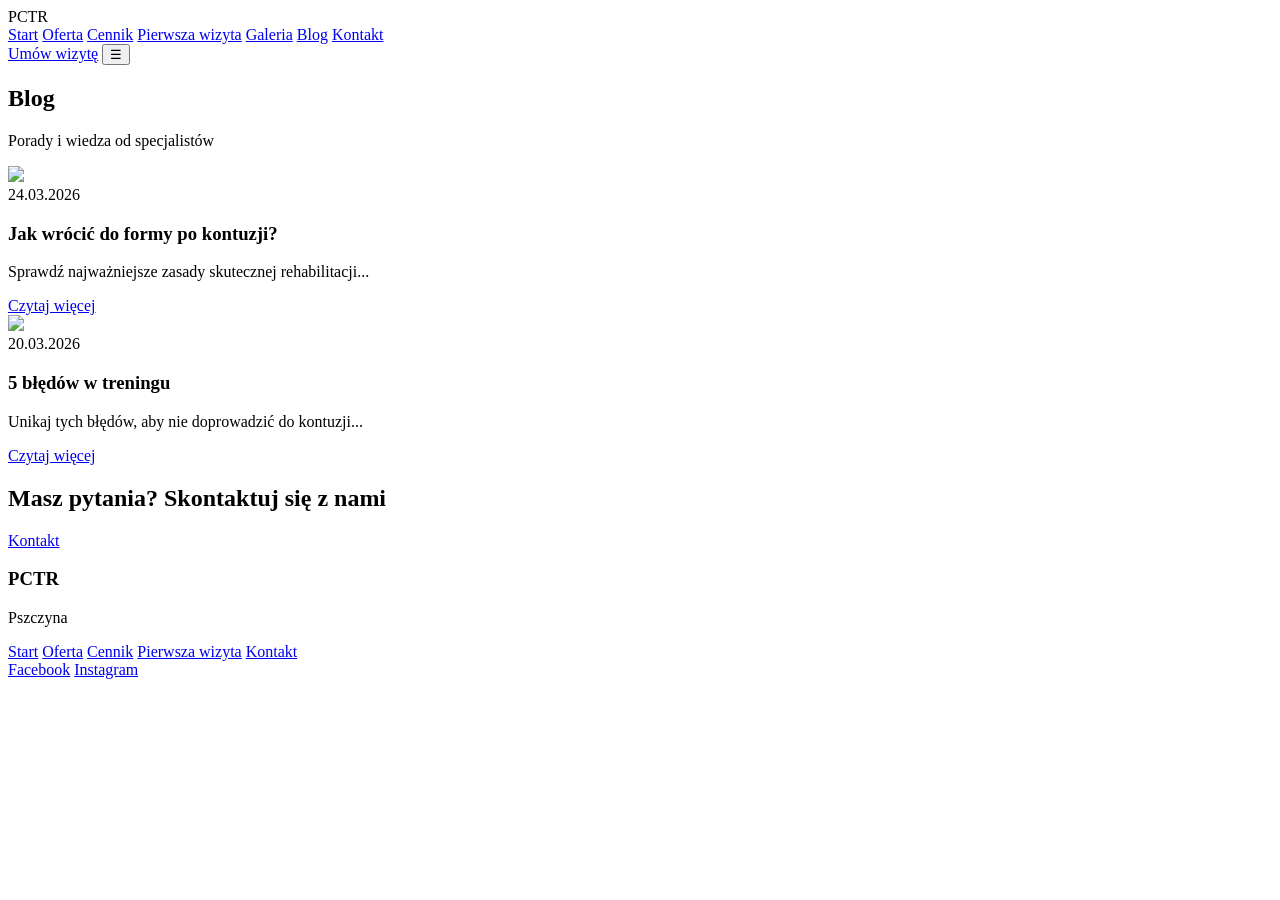
==== blog.html @ 70eb5795 "Add files via upload" ====
<!DOCTYPE html>
<html lang="pl">
<head>
  <meta charset="UTF-8">
  <meta name="viewport" content="width=device-width, initial-scale=1.0">

  <!-- SEO -->
  <title>Blog | PCTR</title>
  <meta name="description" content="Porady dotyczące rehabilitacji, treningu i zdrowia.">

  <!-- OG -->
  <meta property="og:title" content="Blog - PCTR">
  <meta property="og:description" content="Artykuły o zdrowiu i sprawności.">

  <link rel="stylesheet" href="css/style.css">
  <script defer src="js/script.js"></script>
</head>

<body>

<!-- HEADER -->
<header class="header">
  <div class="container nav">

    <div class="logo">PCTR</div>

    <nav class="nav-links">
      <a href="index.html">Start</a>
      <a href="oferta.html">Oferta</a>
      <a href="cennik.html">Cennik</a>
      <a href="przed-wizyta.html">Pierwsza wizyta</a>
      <a href="galeria.html">Galeria</a>
      <a href="blog.html">Blog</a>
      <a href="kontakt.html">Kontakt</a>
    </nav>

    <a href="kontakt.html" class="btn-primary desktop-cta">Umów wizytę</a>
    <button class="menu-toggle">☰</button>
  </div>
</header>

<!-- HERO -->
<section class="subhero">
  <div class="container">
    <h1>Blog</h1>
    <p>Porady i wiedza od specjalistów</p>
  </div>
</section>

<!-- BLOG LIST -->
<section class="section container">

  <div class="blog-grid">

    <article class="blog-card">
      <img src="https://picsum.photos/400/250?1" loading="lazy">
      <div class="blog-content">
        <span class="date">24.03.2026</span>
        <h3>Jak wrócić do formy po kontuzji?</h3>
        <p>Sprawdź najważniejsze zasady skutecznej rehabilitacji...</p>
        <a href="post.html" class="btn-secondary">Czytaj więcej</a>
      </div>
    </article>

    <article class="blog-card">
      <img src="https://picsum.photos/400/250?2" loading="lazy">
      <div class="blog-content">
        <span class="date">20.03.2026</span>
        <h3>5 błędów w treningu</h3>
        <p>Unikaj tych błędów, aby nie doprowadzić do kontuzji...</p>
        <a href="post.html" class="btn-secondary">Czytaj więcej</a>
      </div>
    </article>

  </div>

</section>

<!-- CTA -->
<section class="cta">
  <h2>Masz pytania? Skontaktuj się z nami</h2>
  <a href="kontakt.html" class="btn-primary">Kontakt</a>
</section>

<!-- FOOTER -->
<footer class="footer">
  <div class="container footer-content">
    <div>
      <h3>PCTR</h3>
      <p>Pszczyna</p>
    </div>

    <div>
      <a href="index.html">Start</a>
      <a href="oferta.html">Oferta</a>
      <a href="cennik.html">Cennik</a>
      <a href="przed-wizyta.html">Pierwsza wizyta</a>
      <a href="kontakt.html">Kontakt</a>
    </div>

    <div>
      <a href="#">Facebook</a>
      <a href="#">Instagram</a>
    </div>
  </div>
</footer>

</body>
</html>
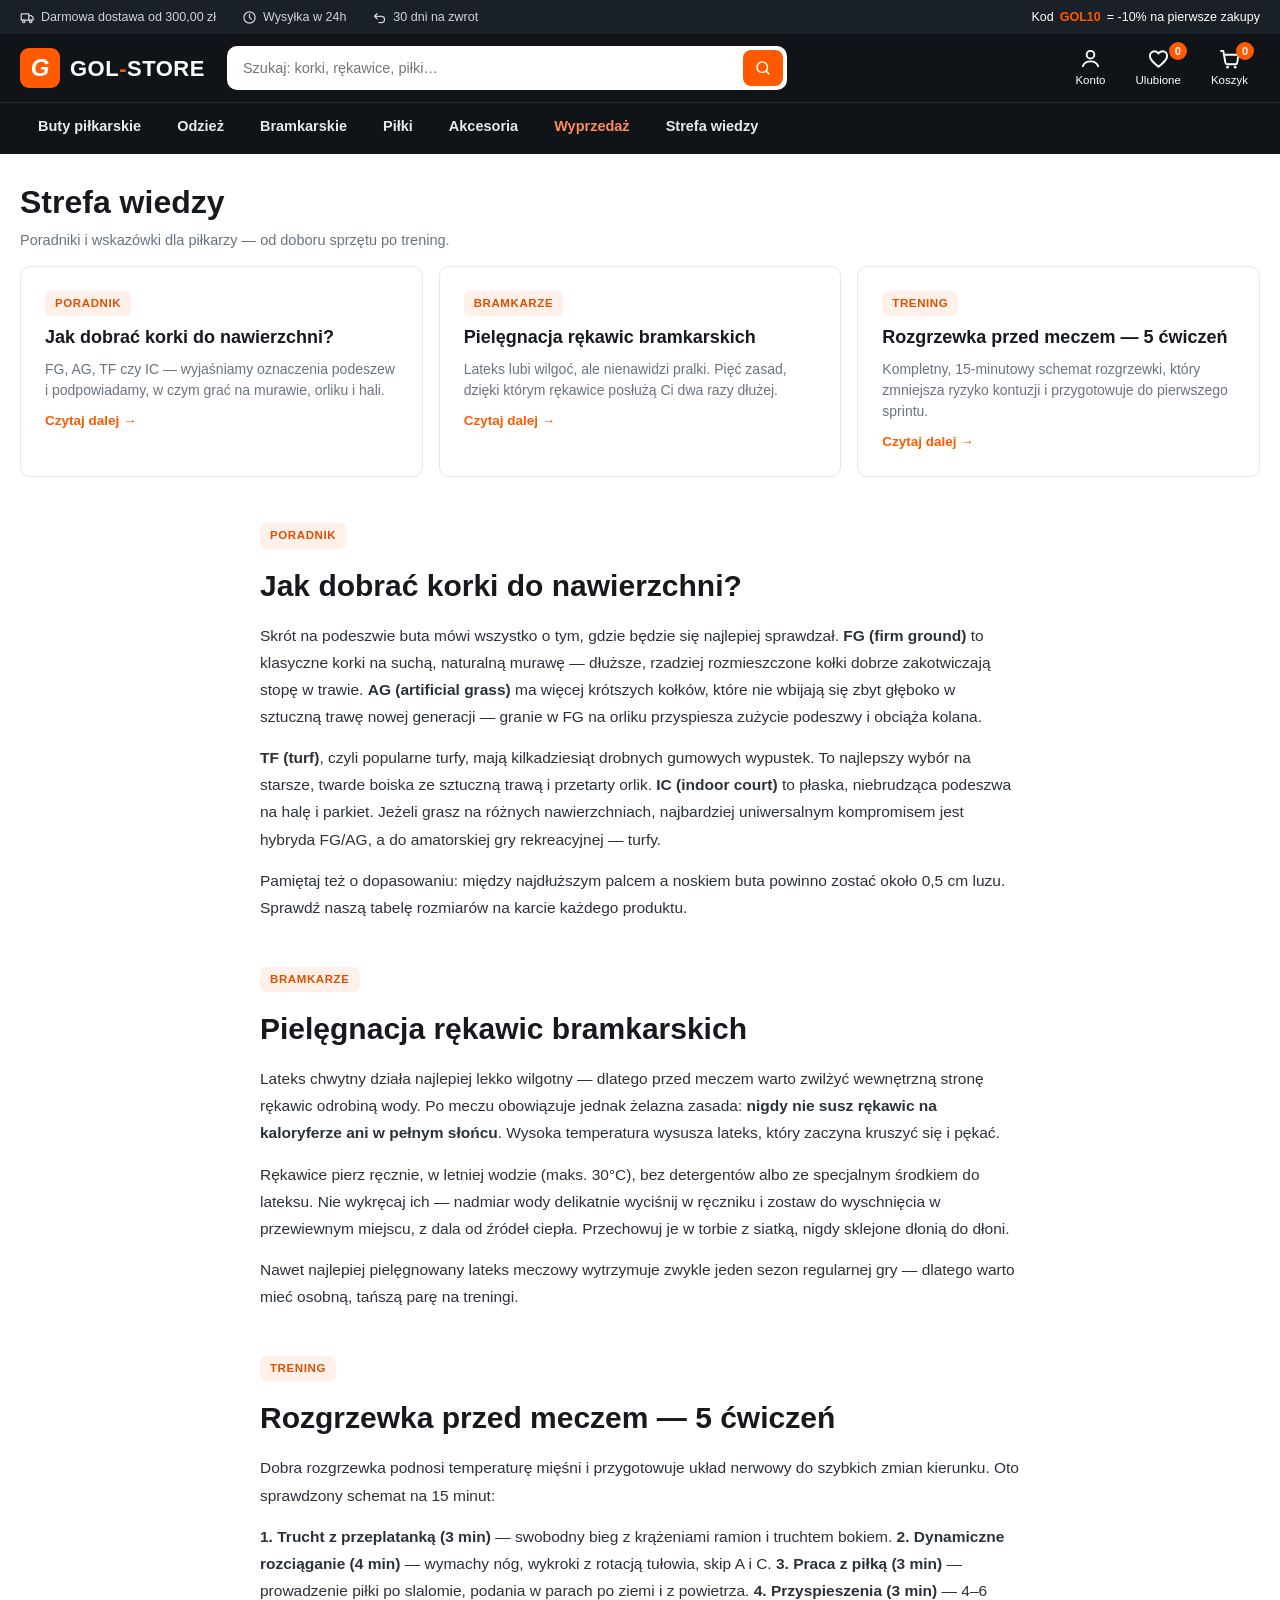
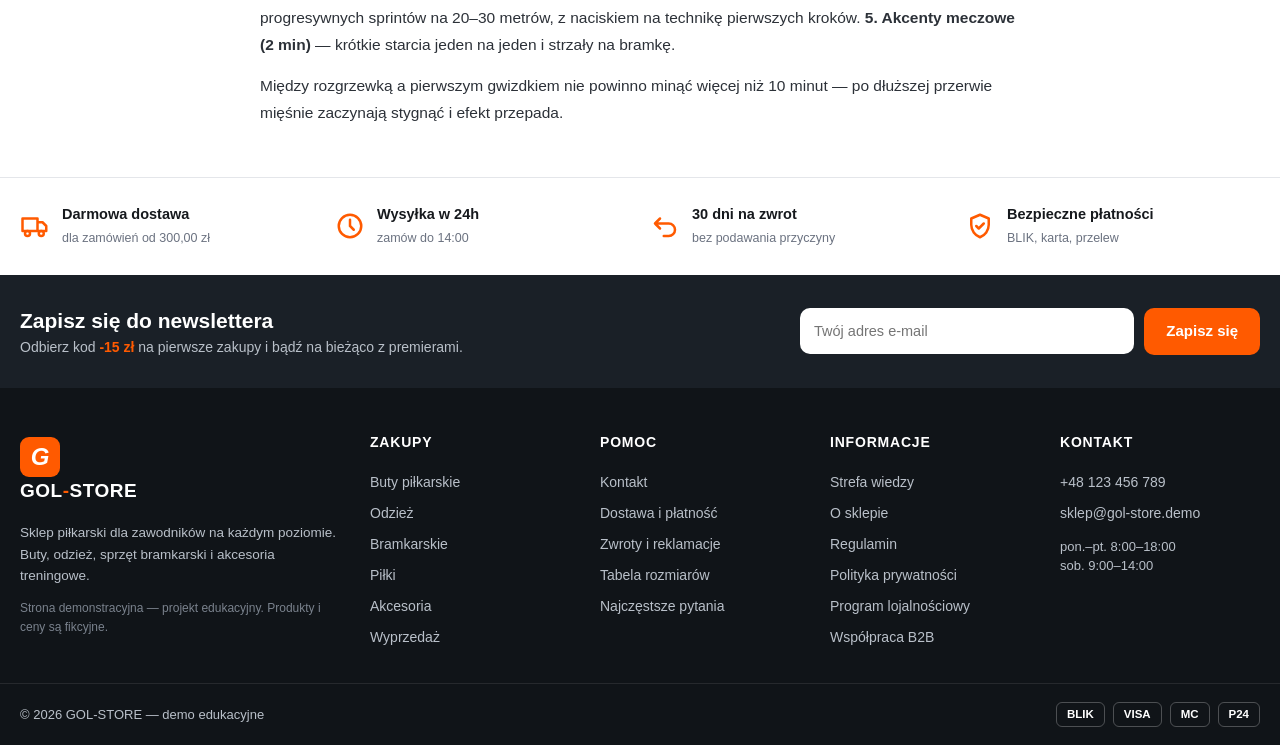
==== commit 133fba9d: "Napraw dodawanie do koszyka i uzupełnij funkcje sklepu Poprawki zgłoszonego problemu z dodawaniem pr" ====
--- a/blog.html
+++ b/blog.html
@@ -1,109 +1,94 @@
-<!DOCTYPE html>
-<html lang="pl">
-<head>
-  <meta charset="UTF-8">
-  <meta name="viewport" content="width=device-width, initial-scale=1.0">
-
-  <!-- SEO -->
-  <title>Blog | PCTR</title>
-  <meta name="description" content="Porady dotyczące rehabilitacji, treningu i zdrowia.">
-
-  <!-- OG -->
-  <meta property="og:title" content="Blog - PCTR">
-  <meta property="og:description" content="Artykuły o zdrowiu i sprawności.">
-
-  <link rel="stylesheet" href="css/style.css">
-  <script defer src="js/script.js"></script>
-</head>
-
-<body>
-
-<!-- HEADER -->
-<header class="header">
-  <div class="container nav">
-
-    <div class="logo">PCTR</div>
-
-    <nav class="nav-links">
-      <a href="index.html">Start</a>
-      <a href="oferta.html">Oferta</a>
-      <a href="cennik.html">Cennik</a>
-      <a href="przed-wizyta.html">Pierwsza wizyta</a>
-      <a href="galeria.html">Galeria</a>
-      <a href="blog.html">Blog</a>
-      <a href="kontakt.html">Kontakt</a>
-    </nav>
-
-    <a href="kontakt.html" class="btn-primary desktop-cta">Umów wizytę</a>
-    <button class="menu-toggle">☰</button>
-  </div>
-</header>
-
-<!-- HERO -->
-<section class="subhero">
-  <div class="container">
-    <h1>Blog</h1>
-    <p>Porady i wiedza od specjalistów</p>
-  </div>
-</section>
-
-<!-- BLOG LIST -->
-<section class="section container">
-
-  <div class="blog-grid">
-
-    <article class="blog-card">
-      <img src="https://picsum.photos/400/250?1" loading="lazy">
-      <div class="blog-content">
-        <span class="date">24.03.2026</span>
-        <h3>Jak wrócić do formy po kontuzji?</h3>
-        <p>Sprawdź najważniejsze zasady skutecznej rehabilitacji...</p>
-        <a href="post.html" class="btn-secondary">Czytaj więcej</a>
-      </div>
-    </article>
-
-    <article class="blog-card">
-      <img src="https://picsum.photos/400/250?2" loading="lazy">
-      <div class="blog-content">
-        <span class="date">20.03.2026</span>
-        <h3>5 błędów w treningu</h3>
-        <p>Unikaj tych błędów, aby nie doprowadzić do kontuzji...</p>
-        <a href="post.html" class="btn-secondary">Czytaj więcej</a>
-      </div>
-    </article>
-
-  </div>
-
-</section>
-
-<!-- CTA -->
-<section class="cta">
-  <h2>Masz pytania? Skontaktuj się z nami</h2>
-  <a href="kontakt.html" class="btn-primary">Kontakt</a>
-</section>
-
-<!-- FOOTER -->
-<footer class="footer">
-  <div class="container footer-content">
-    <div>
-      <h3>PCTR</h3>
-      <p>Pszczyna</p>
-    </div>
-
-    <div>
-      <a href="index.html">Start</a>
-      <a href="oferta.html">Oferta</a>
-      <a href="cennik.html">Cennik</a>
-      <a href="przed-wizyta.html">Pierwsza wizyta</a>
-      <a href="kontakt.html">Kontakt</a>
-    </div>
-
-    <div>
-      <a href="#">Facebook</a>
-      <a href="#">Instagram</a>
-    </div>
-  </div>
-</footer>
-
-</body>
-</html>+<!DOCTYPE html>
+<html lang="pl">
+<head>
+  <meta charset="UTF-8">
+  <meta name="viewport" content="width=device-width, initial-scale=1.0">
+  <title>Strefa wiedzy | GOL-STORE</title>
+  <link rel="icon" href="data:image/svg+xml,%3Csvg xmlns='http://www.w3.org/2000/svg' viewBox='0 0 100 100'%3E%3Crect width='100' height='100' rx='20' fill='%23ff5a00'/%3E%3Ctext x='50' y='72' font-size='62' font-weight='bold' font-style='italic' text-anchor='middle' fill='white' font-family='Arial'%3EG%3C/text%3E%3C/svg%3E">
+  <link rel="stylesheet" href="css/style.css">
+</head>
+<body>
+  <div id="site-header"></div>
+
+  <main class="container">
+    <div class="page-title">
+      <h1>Strefa wiedzy</h1>
+      <p>Poradniki i wskazówki dla piłkarzy — od doboru sprzętu po trening.</p>
+    </div>
+
+    <div class="blog-grid">
+      <a class="blog-card" href="#art-korki">
+        <span class="blog-tag">Poradnik</span>
+        <h3>Jak dobrać korki do nawierzchni?</h3>
+        <p>FG, AG, TF czy IC — wyjaśniamy oznaczenia podeszew i podpowiadamy, w czym grać na murawie, orliku i hali.</p>
+        <span class="blog-more">Czytaj dalej →</span>
+      </a>
+      <a class="blog-card" href="#art-rekawice">
+        <span class="blog-tag">Bramkarze</span>
+        <h3>Pielęgnacja rękawic bramkarskich</h3>
+        <p>Lateks lubi wilgoć, ale nienawidzi pralki. Pięć zasad, dzięki którym rękawice posłużą Ci dwa razy dłużej.</p>
+        <span class="blog-more">Czytaj dalej →</span>
+      </a>
+      <a class="blog-card" href="#art-rozgrzewka">
+        <span class="blog-tag">Trening</span>
+        <h3>Rozgrzewka przed meczem — 5 ćwiczeń</h3>
+        <p>Kompletny, 15-minutowy schemat rozgrzewki, który zmniejsza ryzyko kontuzji i przygotowuje do pierwszego sprintu.</p>
+        <span class="blog-more">Czytaj dalej →</span>
+      </a>
+    </div>
+
+    <article class="article" id="art-korki">
+      <span class="blog-tag">Poradnik</span>
+      <h2>Jak dobrać korki do nawierzchni?</h2>
+      <p>Skrót na podeszwie buta mówi wszystko o tym, gdzie będzie się najlepiej sprawdzał.
+      <b>FG (firm ground)</b> to klasyczne korki na suchą, naturalną murawę — dłuższe, rzadziej
+      rozmieszczone kołki dobrze zakotwiczają stopę w trawie. <b>AG (artificial grass)</b> ma
+      więcej krótszych kołków, które nie wbijają się zbyt głęboko w sztuczną trawę nowej
+      generacji — granie w FG na orliku przyspiesza zużycie podeszwy i obciąża kolana.</p>
+      <p><b>TF (turf)</b>, czyli popularne turfy, mają kilkadziesiąt drobnych gumowych wypustek.
+      To najlepszy wybór na starsze, twarde boiska ze sztuczną trawą i przetarty orlik.
+      <b>IC (indoor court)</b> to płaska, niebrudząca podeszwa na halę i parkiet. Jeżeli grasz
+      na różnych nawierzchniach, najbardziej uniwersalnym kompromisem jest hybryda FG/AG,
+      a do amatorskiej gry rekreacyjnej — turfy.</p>
+      <p>Pamiętaj też o dopasowaniu: między najdłuższym palcem a noskiem buta powinno zostać
+      około 0,5 cm luzu. Sprawdź naszą tabelę rozmiarów na karcie każdego produktu.</p>
+    </article>
+
+    <article class="article" id="art-rekawice">
+      <span class="blog-tag">Bramkarze</span>
+      <h2>Pielęgnacja rękawic bramkarskich</h2>
+      <p>Lateks chwytny działa najlepiej lekko wilgotny — dlatego przed meczem warto zwilżyć
+      wewnętrzną stronę rękawic odrobiną wody. Po meczu obowiązuje jednak żelazna zasada:
+      <b>nigdy nie susz rękawic na kaloryferze ani w pełnym słońcu</b>. Wysoka temperatura
+      wysusza lateks, który zaczyna kruszyć się i pękać.</p>
+      <p>Rękawice pierz ręcznie, w letniej wodzie (maks. 30°C), bez detergentów albo ze
+      specjalnym środkiem do lateksu. Nie wykręcaj ich — nadmiar wody delikatnie wyciśnij
+      w ręczniku i zostaw do wyschnięcia w przewiewnym miejscu, z dala od źródeł ciepła.
+      Przechowuj je w torbie z siatką, nigdy sklejone dłonią do dłoni.</p>
+      <p>Nawet najlepiej pielęgnowany lateks meczowy wytrzymuje zwykle jeden sezon regularnej
+      gry — dlatego warto mieć osobną, tańszą parę na treningi.</p>
+    </article>
+
+    <article class="article" id="art-rozgrzewka">
+      <span class="blog-tag">Trening</span>
+      <h2>Rozgrzewka przed meczem — 5 ćwiczeń</h2>
+      <p>Dobra rozgrzewka podnosi temperaturę mięśni i przygotowuje układ nerwowy do szybkich
+      zmian kierunku. Oto sprawdzony schemat na 15 minut:</p>
+      <p><b>1. Trucht z przeplatanką (3 min)</b> — swobodny bieg z krążeniami ramion i truchtem
+      bokiem. <b>2. Dynamiczne rozciąganie (4 min)</b> — wymachy nóg, wykroki z rotacją tułowia,
+      skip A i C. <b>3. Praca z piłką (3 min)</b> — prowadzenie piłki po slalomie, podania
+      w parach po ziemi i z powietrza. <b>4. Przyspieszenia (3 min)</b> — 4–6 progresywnych
+      sprintów na 20–30 metrów, z naciskiem na technikę pierwszych kroków. <b>5. Akcenty
+      meczowe (2 min)</b> — krótkie starcia jeden na jeden i strzały na bramkę.</p>
+      <p>Między rozgrzewką a pierwszym gwizdkiem nie powinno minąć więcej niż 10 minut —
+      po dłuższej przerwie mięśnie zaczynają stygnąć i efekt przepada.</p>
+    </article>
+  </main>
+
+  <div id="site-footer"></div>
+
+  <script src="js/data.js"></script>
+  <script src="js/images.js"></script>
+  <script src="js/common.js"></script>
+</body>
+</html>
--- a/css/style.css
+++ b/css/style.css
@@ -0,0 +1,707 @@
+/* ============================================================
+   GOL-STORE — style główne
+   ============================================================ */
+:root {
+  --c-dark: #101418;
+  --c-dark-2: #1a2027;
+  --c-accent: #ff5a00;
+  --c-accent-dark: #e04e00;
+  --c-green: #0a8f3c;
+  --c-red: #e01a3c;
+  --c-bg: #ffffff;
+  --c-bg-soft: #f4f5f7;
+  --c-border: #e4e6ea;
+  --c-text: #16191d;
+  --c-text-soft: #6b7280;
+  --radius: 10px;
+  --shadow: 0 8px 30px rgba(10, 15, 20, .12);
+  --header-h: 68px;
+}
+
+* { margin: 0; padding: 0; box-sizing: border-box; }
+html { scroll-behavior: smooth; }
+body {
+  font-family: "Segoe UI", Roboto, "Helvetica Neue", Arial, sans-serif;
+  color: var(--c-text);
+  background: var(--c-bg);
+  line-height: 1.5;
+}
+body.no-scroll { overflow: hidden; }
+img, svg { display: block; max-width: 100%; }
+a { color: inherit; text-decoration: none; }
+button { font: inherit; cursor: pointer; border: 0; background: none; color: inherit; }
+input, select { font: inherit; }
+.container { max-width: 1320px; margin: 0 auto; padding: 0 20px; }
+
+/* ---------- przyciski ---------- */
+.btn {
+  display: inline-flex; align-items: center; justify-content: center; gap: 8px;
+  padding: 12px 22px; border-radius: var(--radius);
+  font-weight: 700; font-size: 15px; transition: .18s;
+  background: var(--c-bg-soft); color: var(--c-text);
+}
+.btn:hover { filter: brightness(.96); }
+.btn-primary { background: var(--c-accent); color: #fff; }
+.btn-primary:hover { background: var(--c-accent-dark); filter: none; }
+.btn-dark { background: var(--c-dark); color: #fff; }
+.btn-dark:hover { background: #000; filter: none; }
+.btn-block { width: 100%; }
+.btn-sm { padding: 8px 16px; font-size: 13px; }
+.btn:disabled { opacity: .5; cursor: not-allowed; }
+.btn svg { width: 20px; height: 20px; flex-shrink: 0; }
+.icon-btn { display: inline-flex; padding: 8px; border-radius: 8px; }
+.icon-btn:hover { background: rgba(0,0,0,.06); }
+.icon-btn svg { width: 22px; height: 22px; }
+
+/* ---------- topbar ---------- */
+.topbar { background: var(--c-dark-2); color: #cfd4da; font-size: 12.5px; }
+.topbar-inner { display: flex; gap: 26px; align-items: center; height: 34px; overflow: hidden; }
+.topbar-inner span { display: inline-flex; align-items: center; gap: 6px; white-space: nowrap; }
+.topbar-inner svg { width: 15px; height: 15px; }
+.topbar-code { margin-left: auto; color: #fff; }
+.topbar-code b { color: var(--c-accent); }
+
+/* ---------- header ---------- */
+.header { background: var(--c-dark); color: #fff; position: sticky; top: 0; z-index: 90; }
+.header-inner { display: flex; align-items: center; gap: 22px; height: var(--header-h); }
+.mobile-menu-btn { display: none; }
+
+.logo { display: flex; align-items: center; gap: 10px; flex-shrink: 0; }
+.logo-mark {
+  width: 40px; height: 40px; border-radius: 9px;
+  background: var(--c-accent); color: #fff;
+  display: grid; place-items: center;
+  font-weight: 900; font-size: 24px; font-style: italic;
+}
+.logo-text { font-weight: 900; font-size: 22px; letter-spacing: .5px; color: #fff; }
+.logo-text span { color: var(--c-accent); }
+
+.search-box { position: relative; flex: 1; max-width: 560px; }
+.search-box input {
+  width: 100%; height: 44px; border: 0; border-radius: var(--radius);
+  padding: 0 48px 0 16px; background: #fff; color: var(--c-text); font-size: 14.5px;
+}
+.search-box input:focus { outline: 2px solid var(--c-accent); }
+.search-box > button {
+  position: absolute; right: 4px; top: 4px; bottom: 4px; width: 40px;
+  display: grid; place-items: center; border-radius: 8px;
+  background: var(--c-accent); color: #fff;
+}
+.search-box > button svg { width: 18px; height: 18px; }
+
+.search-suggest {
+  position: absolute; top: calc(100% + 6px); left: 0; right: 0;
+  background: #fff; color: var(--c-text); border-radius: var(--radius);
+  box-shadow: var(--shadow); overflow: hidden; display: none; z-index: 100;
+}
+.search-suggest.show { display: block; }
+.suggest-row { display: flex; align-items: center; gap: 12px; padding: 8px 14px; }
+.suggest-row:hover { background: var(--c-bg-soft); }
+.suggest-img { width: 44px; height: 44px; flex-shrink: 0; border-radius: 8px; overflow: hidden; }
+.suggest-img svg { width: 100%; height: 100%; }
+.suggest-name { flex: 1; font-size: 14px; }
+.suggest-price { font-weight: 700; font-size: 14px; }
+.suggest-all {
+  width: 100%; padding: 11px; background: var(--c-bg-soft);
+  font-weight: 700; font-size: 13.5px; display: flex; align-items: center; justify-content: center; gap: 4px;
+}
+.suggest-all svg { width: 16px; height: 16px; }
+.suggest-empty { padding: 16px; color: var(--c-text-soft); font-size: 14px; }
+
+.header-actions { display: flex; gap: 6px; margin-left: auto; }
+.header-action {
+  position: relative; display: flex; flex-direction: column; align-items: center; gap: 2px;
+  padding: 8px 12px; border-radius: 8px; color: #fff; font-size: 11.5px;
+}
+.header-action:hover { background: rgba(255,255,255,.1); }
+.header-action svg { width: 23px; height: 23px; }
+.badge-count {
+  position: absolute; top: 3px; right: 6px; min-width: 18px; height: 18px;
+  background: var(--c-accent); color: #fff; border-radius: 9px;
+  font-size: 11px; font-weight: 700; display: grid; place-items: center; padding: 0 4px;
+}
+
+/* ---------- główna nawigacja / mega menu ---------- */
+.mainnav { background: var(--c-dark); border-top: 1px solid rgba(255,255,255,.09); }
+.mainnav-inner { display: flex; }
+.nav-item > a {
+  display: block; padding: 13px 18px; color: #e7eaee;
+  font-weight: 600; font-size: 14.5px; border-bottom: 3px solid transparent;
+}
+.nav-item:hover > a { color: #fff; border-bottom-color: var(--c-accent); }
+.nav-sale > a { color: #ff8b5e; font-weight: 800; }
+.nav-item { position: static; }
+
+.megamenu {
+  position: absolute; left: 0; right: 0; top: 100%;
+  background: #fff; color: var(--c-text);
+  box-shadow: 0 24px 40px rgba(0,0,0,.18);
+  display: none; z-index: 80;
+  padding: 28px calc((100% - 1280px) / 2 + 20px);
+  grid-template-columns: 1fr 1fr 1.2fr; gap: 40px;
+}
+.nav-item:hover .megamenu { display: grid; }
+.mega-col h4 { font-size: 13px; text-transform: uppercase; letter-spacing: .8px; color: var(--c-text-soft); margin-bottom: 12px; }
+.mega-col a { display: block; padding: 6px 0; font-size: 14.5px; color: var(--c-text); }
+.mega-col a:hover { color: var(--c-accent); }
+.mega-all { font-weight: 700; display: inline-flex !important; align-items: center; gap: 2px; }
+.mega-all svg { width: 15px; height: 15px; }
+.mega-promo-card {
+  background: var(--c-bg-soft); border-radius: var(--radius);
+  padding: 24px; text-align: center; display: grid; justify-items: center; gap: 10px;
+}
+.mega-promo-card svg { color: var(--c-accent); }
+
+/* ---------- drawery ---------- */
+.drawer-backdrop, .modal-backdrop {
+  position: fixed; inset: 0; background: rgba(10,14,18,.55);
+  opacity: 0; pointer-events: none; transition: .22s; z-index: 200;
+}
+.drawer-backdrop.show, .modal-backdrop.show { opacity: 1; pointer-events: auto; }
+
+.cart-drawer, .mobile-nav {
+  position: fixed; top: 0; bottom: 0; width: min(420px, 94vw);
+  background: #fff; z-index: 210; display: flex; flex-direction: column;
+  transition: transform .26s ease;
+}
+.cart-drawer { right: 0; transform: translateX(102%); }
+.mobile-nav { left: 0; transform: translateX(-102%); }
+.cart-drawer.open, .mobile-nav.open { transform: none; box-shadow: var(--shadow); }
+
+.cart-drawer-head {
+  display: flex; align-items: center; justify-content: space-between;
+  padding: 16px 20px; border-bottom: 1px solid var(--c-border);
+}
+.cart-drawer-head h3 { font-size: 18px; }
+.cart-drawer-body { flex: 1; overflow-y: auto; padding: 12px 20px; }
+.cart-drawer-foot { padding: 16px 20px; border-top: 1px solid var(--c-border); display: grid; gap: 10px; }
+
+.cart-empty { text-align: center; padding: 60px 10px; color: var(--c-text-soft); display: grid; gap: 14px; justify-items: center; }
+.cart-empty svg { width: 54px; height: 54px; opacity: .3; }
+
+.cart-row { display: flex; gap: 12px; padding: 12px 0; border-bottom: 1px solid var(--c-border); }
+.cart-row-img { width: 74px; height: 74px; border-radius: 8px; overflow: hidden; flex-shrink: 0; background: var(--c-bg-soft); }
+.cart-row-img svg { width: 100%; height: 100%; }
+.cart-row-info { flex: 1; display: grid; gap: 4px; align-content: start; }
+.cart-row-name { font-weight: 600; font-size: 14px; line-height: 1.3; }
+.cart-row-name:hover { color: var(--c-accent); }
+.cart-row-meta { font-size: 12.5px; color: var(--c-text-soft); }
+.cart-row-right { display: grid; justify-items: end; align-content: space-between; }
+.cart-row-price { font-weight: 700; font-size: 14.5px; }
+.cart-row-del { color: var(--c-text-soft); }
+.cart-row-del svg { width: 17px; height: 17px; }
+
+.qty-ctrl { display: inline-flex; align-items: center; gap: 2px; border: 1px solid var(--c-border); border-radius: 8px; width: max-content; }
+.qty-ctrl button { width: 30px; height: 30px; font-size: 17px; font-weight: 700; border-radius: 7px; }
+.qty-ctrl button:hover { background: var(--c-bg-soft); }
+.qty-ctrl span { min-width: 26px; text-align: center; font-weight: 600; font-size: 14px; }
+
+.ship-progress p { font-size: 13px; margin-bottom: 6px; }
+.ship-bar { height: 8px; background: var(--c-bg-soft); border-radius: 4px; overflow: hidden; }
+.ship-bar div { height: 100%; background: linear-gradient(90deg, var(--c-accent), #ffa268); transition: width .3s; }
+.cart-drawer-total { display: flex; justify-content: space-between; font-size: 17px; }
+
+/* ---------- menu mobilne ---------- */
+.mobile-nav-body { overflow-y: auto; padding: 10px 20px; }
+.mobile-nav-body details { border-bottom: 1px solid var(--c-border); }
+.mobile-nav-body summary { padding: 14px 0; font-weight: 700; font-size: 15px; cursor: pointer; list-style: none; display: flex; justify-content: space-between; }
+.mobile-nav-body details:not(.no-subs) summary::after { content: "+"; color: var(--c-text-soft); }
+.mobile-nav-body details[open]:not(.no-subs) summary::after { content: "−"; }
+.mob-sub { display: block; padding: 9px 0 9px 14px; font-size: 14px; color: var(--c-text-soft); }
+
+/* ---------- modal ---------- */
+.modal {
+  position: absolute; left: 50%; top: 50%; transform: translate(-50%, -50%);
+  width: min(420px, 92vw); background: #fff; border-radius: 14px;
+  padding: 34px 30px; box-shadow: var(--shadow);
+}
+.modal-close { position: absolute; top: 12px; right: 12px; }
+.modal-wide { width: min(620px, 94vw); }
+.modal-wide .spec-table td { text-align: center; }
+.modal-wide .spec-table td:first-child { text-align: left; width: auto; }
+.modal h3 { font-size: 22px; margin-bottom: 4px; }
+.modal-sub { color: var(--c-text-soft); font-size: 14px; margin-bottom: 18px; }
+.modal-alt { text-align: center; font-size: 13.5px; margin-top: 16px; color: var(--c-text-soft); }
+.modal-alt a { color: var(--c-accent); font-weight: 700; }
+
+.form { display: grid; gap: 14px; }
+.form label { display: grid; gap: 6px; font-size: 13px; font-weight: 600; }
+.form input, .form select {
+  height: 44px; border: 1px solid var(--c-border); border-radius: 8px; padding: 0 12px; font-size: 14.5px;
+}
+.form input:focus, .form select:focus { outline: 2px solid var(--c-accent); border-color: transparent; }
+
+/* ---------- toast ---------- */
+.toast-wrap { position: fixed; bottom: 20px; left: 50%; transform: translateX(-50%); z-index: 300; display: grid; gap: 8px; }
+.toast {
+  background: var(--c-dark); color: #fff; padding: 12px 22px; border-radius: 30px;
+  font-size: 14px; font-weight: 600; box-shadow: var(--shadow);
+  opacity: 0; transform: translateY(12px); transition: .25s;
+}
+.toast.show { opacity: 1; transform: none; }
+
+/* ---------- hero ---------- */
+.hero { position: relative; overflow: hidden; }
+.hero-track { display: flex; transition: transform .5s ease; }
+.hero-slide {
+  min-width: 100%; min-height: 420px; display: grid; align-content: center;
+  padding: 60px calc((100% - 1280px) / 2 + 20px);
+  position: relative; color: #fff;
+}
+.hero-slide::after {
+  content: ""; position: absolute; right: -80px; bottom: -120px;
+  width: 480px; height: 480px; border-radius: 50%;
+  border: 60px solid rgba(255,255,255,.08); pointer-events: none;
+}
+.hero-theme-orange { background: linear-gradient(115deg, #2b1200 0%, #7a2d00 55%, var(--c-accent) 130%); }
+.hero-theme-dark { background: linear-gradient(115deg, #05070a 0%, #1a2027 60%, #2f3a45 130%); }
+.hero-theme-green { background: linear-gradient(115deg, #03210f 0%, #075e28 60%, var(--c-green) 130%); }
+.hero-kicker { font-size: 13px; letter-spacing: 2.5px; text-transform: uppercase; opacity: .75; margin-bottom: 12px; }
+.hero-slide h2 { font-size: clamp(30px, 4.6vw, 54px); line-height: 1.08; max-width: 620px; margin-bottom: 14px; }
+.hero-slide p { font-size: 17px; opacity: .85; max-width: 520px; margin-bottom: 26px; }
+.hero-slide .btn { width: max-content; }
+.hero-nav {
+  position: absolute; top: 50%; transform: translateY(-50%);
+  width: 46px; height: 46px; border-radius: 50%;
+  background: rgba(255,255,255,.14); color: #fff; backdrop-filter: blur(4px);
+  display: grid; place-items: center; z-index: 5;
+}
+.hero-nav:hover { background: rgba(255,255,255,.28); }
+.hero-nav svg { width: 22px; height: 22px; }
+.hero-prev { left: 18px; } .hero-prev svg { transform: rotate(180deg); }
+.hero-next { right: 18px; }
+.hero-dots { position: absolute; bottom: 18px; left: 50%; transform: translateX(-50%); display: flex; gap: 8px; z-index: 5; }
+.hero-dots button { width: 10px; height: 10px; border-radius: 50%; background: rgba(255,255,255,.35); transition: .2s; }
+.hero-dots button.active { background: #fff; width: 26px; border-radius: 6px; }
+
+/* ---------- sekcje ---------- */
+.section { padding: 46px 0 10px; }
+.section-head { display: flex; align-items: baseline; justify-content: space-between; gap: 16px; margin-bottom: 20px; }
+.section-head h2 { font-size: clamp(21px, 2.6vw, 28px); }
+.section-link { font-weight: 700; font-size: 14px; color: var(--c-accent); display: inline-flex; align-items: center; gap: 2px; white-space: nowrap; }
+.section-link svg { width: 16px; height: 16px; }
+
+/* kafle kategorii */
+.cat-tiles { display: grid; grid-template-columns: repeat(6, 1fr); gap: 14px; }
+.cat-tile {
+  background: var(--c-bg-soft); border-radius: var(--radius);
+  padding: 22px 14px; display: grid; justify-items: center; gap: 10px;
+  text-align: center; font-weight: 700; font-size: 14px; transition: .18s;
+  border: 2px solid transparent;
+}
+.cat-tile:hover { border-color: var(--c-accent); transform: translateY(-3px); }
+.cat-tile svg { width: 40px; height: 40px; color: var(--c-accent); }
+
+/* karuzela produktów */
+.carousel { position: relative; }
+.carousel-track {
+  display: grid; grid-auto-flow: column; grid-auto-columns: calc((100% - 64px) / 5);
+  gap: 16px; overflow-x: auto; scroll-snap-type: x mandatory;
+  scrollbar-width: none; padding-bottom: 6px;
+}
+.carousel-track::-webkit-scrollbar { display: none; }
+.carousel-track > * { scroll-snap-align: start; }
+.carousel-nav {
+  position: absolute; top: 40%; transform: translateY(-50%);
+  width: 42px; height: 42px; border-radius: 50%;
+  background: #fff; box-shadow: var(--shadow); color: var(--c-text);
+  display: grid; place-items: center; z-index: 5;
+}
+.carousel-nav:hover { color: var(--c-accent); }
+.carousel-nav svg { width: 20px; height: 20px; }
+.carousel-prev { left: -14px; } .carousel-prev svg { transform: rotate(180deg); }
+.carousel-next { right: -14px; }
+
+/* karta produktu */
+.product-card {
+  position: relative; background: #fff; border: 1px solid var(--c-border);
+  border-radius: var(--radius); overflow: hidden; transition: .18s;
+  display: flex; flex-direction: column;
+}
+.product-card:hover { box-shadow: var(--shadow); transform: translateY(-3px); border-color: transparent; }
+.p-badge {
+  position: absolute; top: 10px; left: 10px; z-index: 3;
+  background: var(--c-dark); color: #fff;
+  font-size: 11.5px; font-weight: 800; letter-spacing: .5px;
+  padding: 4px 9px; border-radius: 6px;
+}
+.p-badge-sale { background: var(--c-red); }
+.wish-btn {
+  position: absolute; top: 8px; right: 8px; z-index: 3;
+  width: 34px; height: 34px; border-radius: 50%;
+  background: rgba(255,255,255,.9); color: var(--c-text-soft);
+  display: grid; place-items: center; transition: .15s;
+}
+.wish-btn:hover { color: var(--c-red); }
+.wish-btn.active { color: var(--c-red); }
+.wish-btn.active svg path { fill: currentColor; }
+.wish-btn svg { width: 18px; height: 18px; }
+.p-img { background: var(--c-bg-soft); aspect-ratio: 1; position: relative; display: block; overflow: hidden; }
+.p-img svg { width: 100%; height: 100%; }
+
+/* szybki zakup z kafelka */
+.quick-add {
+  position: absolute; left: 0; right: 0; bottom: 0;
+  background: rgba(255,255,255,.96); padding: 10px 12px;
+  display: grid; gap: 7px; transform: translateY(102%); transition: .2s;
+  box-shadow: 0 -6px 18px rgba(0,0,0,.08);
+}
+.product-card:hover .quick-add,
+.product-card:focus-within .quick-add { transform: none; }
+.qa-label { display: flex; align-items: center; gap: 6px; font-size: 11.5px; font-weight: 700; color: var(--c-text-soft); }
+.qa-label svg { width: 14px; height: 14px; }
+.qa-sizes { display: flex; flex-wrap: wrap; gap: 5px; }
+.qa-size {
+  min-width: 34px; height: 28px; padding: 0 7px; border: 1px solid var(--c-border);
+  border-radius: 6px; font-size: 12px; font-weight: 600; background: #fff; transition: .12s;
+}
+.qa-size:hover { background: var(--c-accent); border-color: var(--c-accent); color: #fff; }
+@media (hover: none) { .quick-add { display: none; } }
+.p-info { padding: 12px 14px 16px; display: grid; gap: 4px; }
+.p-brand { font-size: 11.5px; text-transform: uppercase; letter-spacing: 1px; color: var(--c-text-soft); font-weight: 700; }
+.p-name { font-weight: 600; font-size: 14.5px; line-height: 1.32; min-height: 38px; }
+.p-name:hover { color: var(--c-accent); }
+.p-rating { display: flex; align-items: center; gap: 4px; font-size: 12.5px; font-weight: 600; }
+.p-rating svg { width: 14px; height: 14px; color: #f5a623; }
+.p-reviews { color: var(--c-text-soft); font-weight: 400; }
+.p-price { display: flex; align-items: center; gap: 8px; margin-top: 2px; flex-wrap: wrap; }
+.p-price b { font-size: 17px; }
+.p-price s { color: var(--c-text-soft); font-size: 13px; }
+.p-price em { font-style: normal; color: var(--c-red); font-weight: 800; font-size: 12.5px; }
+
+/* pasek marek */
+.brand-strip { display: grid; grid-template-columns: repeat(8, 1fr); gap: 14px; }
+.brand-tile {
+  border: 1px solid var(--c-border); border-radius: var(--radius);
+  padding: 20px 10px; display: grid; place-items: center;
+  font-weight: 800; font-size: 15px; letter-spacing: .4px; color: var(--c-text-soft);
+  transition: .18s; text-align: center;
+}
+.brand-tile:hover { color: var(--c-text); border-color: var(--c-accent); transform: translateY(-2px); }
+
+/* banery promocyjne */
+.promo-grid { display: grid; grid-template-columns: 1fr 1fr; gap: 16px; }
+.promo-banner {
+  border-radius: var(--radius); min-height: 210px; padding: 30px;
+  display: grid; align-content: center; gap: 8px; color: #fff; position: relative; overflow: hidden;
+}
+.promo-banner h3 { font-size: 24px; }
+.promo-banner p { opacity: .85; font-size: 14.5px; max-width: 340px; }
+.promo-banner .btn { margin-top: 8px; width: max-content; }
+.promo-banner::after {
+  content: ""; position: absolute; right: -60px; top: -60px;
+  width: 220px; height: 220px; border-radius: 50%;
+  border: 34px solid rgba(255,255,255,.1);
+}
+.promo-gk { background: linear-gradient(120deg, #0a2540, #1f6fff); }
+.promo-team { background: linear-gradient(120deg, #072813, #0a8f3c); }
+
+/* ---------- strefa wiedzy (blog) ---------- */
+.blog-grid { display: grid; grid-template-columns: repeat(3, 1fr); gap: 16px; }
+.blog-card {
+  border: 1px solid var(--c-border); border-radius: var(--radius);
+  padding: 24px; display: grid; gap: 10px; align-content: start; transition: .18s;
+}
+.blog-card:hover { box-shadow: var(--shadow); transform: translateY(-3px); border-color: transparent; }
+.blog-card h3 { font-size: 18px; line-height: 1.3; }
+.blog-card p { font-size: 14px; color: var(--c-text-soft); }
+.blog-tag {
+  width: max-content; background: #fff1e9; color: var(--c-accent-dark);
+  font-size: 11.5px; font-weight: 800; letter-spacing: .6px; text-transform: uppercase;
+  padding: 4px 10px; border-radius: 6px;
+}
+.blog-more { font-size: 13.5px; font-weight: 700; color: var(--c-accent); }
+.article { max-width: 760px; margin: 46px auto 0; display: grid; gap: 14px; scroll-margin-top: 90px; }
+.article h2 { font-size: clamp(22px, 3vw, 30px); }
+.article p { font-size: 15.5px; line-height: 1.75; color: #2c3138; }
+.article:last-of-type { margin-bottom: 50px; }
+
+/* ---------- benefity + newsletter + stopka ---------- */
+.benefits { border-top: 1px solid var(--c-border); margin-top: 50px; }
+.benefits-inner { display: grid; grid-template-columns: repeat(4, 1fr); gap: 20px; padding: 26px 20px; }
+.benefit { display: flex; gap: 12px; align-items: center; }
+.benefit svg { width: 30px; height: 30px; color: var(--c-accent); flex-shrink: 0; }
+.benefit b { display: block; font-size: 14.5px; }
+.benefit span { font-size: 12.5px; color: var(--c-text-soft); }
+
+.newsletter { background: var(--c-dark-2); color: #fff; }
+.newsletter-inner { display: flex; align-items: center; justify-content: space-between; gap: 26px; padding: 30px 20px; flex-wrap: wrap; }
+.newsletter h3 { font-size: 21px; }
+.newsletter p { color: #b9c0c9; font-size: 14px; }
+.newsletter p b { color: var(--c-accent); }
+.newsletter-form { display: flex; gap: 10px; flex: 1; max-width: 460px; }
+.newsletter-form input {
+  flex: 1; height: 46px; border: 0; border-radius: var(--radius); padding: 0 14px; font-size: 14.5px;
+}
+
+.footer { background: var(--c-dark); color: #b9c0c9; }
+.footer-cols { display: grid; grid-template-columns: 1.6fr 1fr 1fr 1fr 1fr; gap: 30px; padding: 44px 20px 30px; }
+.footer-col h4 { color: #fff; font-size: 14px; text-transform: uppercase; letter-spacing: .8px; margin-bottom: 14px; }
+.footer-col a { display: block; padding: 5px 0; font-size: 14px; }
+.footer-col a:hover { color: #fff; }
+.footer-brand p { font-size: 13.5px; margin-top: 12px; line-height: 1.6; }
+.footer-demo-note { color: #7a828d; font-size: 12px !important; }
+.logo-footer .logo-text { font-size: 19px; }
+.footer-hours { font-size: 13px; margin-top: 8px; }
+.footer-bottom {
+  display: flex; justify-content: space-between; align-items: center; gap: 14px;
+  padding: 18px 20px; border-top: 1px solid rgba(255,255,255,.09); font-size: 13px; flex-wrap: wrap;
+}
+.pay-badges { display: flex; gap: 8px; }
+.pay-badges span {
+  border: 1px solid rgba(255,255,255,.25); border-radius: 6px;
+  padding: 3px 10px; font-size: 11.5px; font-weight: 700; color: #fff;
+}
+
+/* ---------- breadcrumbs ---------- */
+.breadcrumbs { padding: 16px 0 4px; font-size: 13px; color: var(--c-text-soft); }
+.breadcrumbs a:hover { color: var(--c-accent); }
+.breadcrumbs span { margin: 0 6px; }
+
+/* ---------- listing kategorii ---------- */
+.listing { display: grid; grid-template-columns: 260px 1fr; gap: 30px; padding: 20px 0 50px; align-items: start; }
+.filters { display: grid; gap: 20px; position: sticky; top: calc(var(--header-h) + 20px); }
+.filters-head { display: flex; justify-content: space-between; align-items: center; }
+.filters-head h3 { font-size: 17px; }
+.filters-clear { font-size: 13px; color: var(--c-accent); font-weight: 700; }
+.filters-close-mobile { display: none; }
+.filter-group { border: 1px solid var(--c-border); border-radius: var(--radius); padding: 16px; }
+.filter-group h4 { font-size: 14px; margin-bottom: 12px; }
+.filter-option { display: flex; align-items: center; gap: 9px; padding: 5px 0; font-size: 14px; cursor: pointer; }
+.filter-option input { width: 17px; height: 17px; accent-color: var(--c-accent); cursor: pointer; }
+.filter-option .cnt { color: var(--c-text-soft); font-size: 12.5px; margin-left: auto; }
+.price-inputs { display: flex; align-items: center; gap: 8px; }
+.price-inputs input {
+  width: 100%; height: 38px; border: 1px solid var(--c-border); border-radius: 8px;
+  padding: 0 10px; font-size: 14px;
+}
+.price-inputs button { flex-shrink: 0; }
+
+.listing-head { display: flex; align-items: center; justify-content: space-between; gap: 14px; margin-bottom: 18px; flex-wrap: wrap; }
+.listing-head h1 { font-size: clamp(22px, 3vw, 30px); }
+.listing-count { color: var(--c-text-soft); font-size: 14px; }
+.listing-tools { display: flex; align-items: center; gap: 10px; margin-left: auto; }
+.listing-tools select {
+  height: 40px; border: 1px solid var(--c-border); border-radius: 8px; padding: 0 10px; font-size: 14px; background: #fff;
+}
+.mobile-filters-btn { display: none; }
+
+.product-grid { display: grid; grid-template-columns: repeat(4, 1fr); gap: 16px; }
+.no-results { grid-column: 1 / -1; text-align: center; padding: 70px 20px; color: var(--c-text-soft); display: grid; gap: 12px; justify-items: center; }
+.no-results b { font-size: 19px; color: var(--c-text); }
+.no-results svg { width: 48px; height: 48px; opacity: .25; }
+
+.active-filters { display: flex; flex-wrap: wrap; gap: 8px; margin-bottom: 16px; }
+.chip {
+  display: inline-flex; align-items: center; gap: 6px;
+  background: var(--c-bg-soft); border-radius: 20px; padding: 6px 12px;
+  font-size: 13px; font-weight: 600;
+}
+.chip button { font-size: 15px; line-height: 1; color: var(--c-text-soft); }
+.chip button:hover { color: var(--c-red); }
+
+.pagination { display: flex; justify-content: center; gap: 6px; margin-top: 30px; }
+.pagination button {
+  min-width: 40px; height: 40px; border-radius: 8px; border: 1px solid var(--c-border);
+  font-weight: 600; font-size: 14px; padding: 0 8px;
+}
+.pagination button:hover:not(:disabled) { border-color: var(--c-accent); color: var(--c-accent); }
+.pagination button.active { background: var(--c-dark); color: #fff; border-color: var(--c-dark); }
+.pagination button:disabled { opacity: .4; cursor: default; }
+
+/* ---------- strona produktu ---------- */
+.product-page { display: grid; grid-template-columns: 1.05fr 1fr; gap: 44px; padding: 24px 0 40px; align-items: start; }
+.gallery { position: sticky; top: calc(var(--header-h) + 20px); }
+.gallery-main { background: var(--c-bg-soft); border-radius: 14px; overflow: hidden; position: relative; }
+.gallery-main svg { width: 100%; height: auto; }
+.gallery-thumbs { display: grid; grid-template-columns: repeat(4, 1fr); gap: 10px; margin-top: 10px; }
+.gallery-thumb { border-radius: 10px; overflow: hidden; border: 2px solid transparent; background: var(--c-bg-soft); }
+.gallery-thumb.active { border-color: var(--c-accent); }
+.gallery-thumb svg { width: 100%; height: 100%; }
+
+.pp-brand { font-size: 13px; text-transform: uppercase; letter-spacing: 1.4px; color: var(--c-text-soft); font-weight: 700; }
+.pp-title { font-size: clamp(24px, 3vw, 32px); line-height: 1.15; margin: 6px 0 10px; }
+.pp-rating { display: flex; align-items: center; gap: 6px; font-size: 14px; margin-bottom: 16px; }
+.pp-rating .stars { display: flex; }
+.pp-rating .stars svg { width: 17px; height: 17px; color: #f5a623; }
+.pp-rating .stars svg.off { color: var(--c-border); }
+.pp-rating a { color: var(--c-text-soft); text-decoration: underline; }
+.pp-price { display: flex; align-items: baseline; gap: 12px; margin-bottom: 4px; }
+.pp-price b { font-size: 32px; }
+.pp-price s { color: var(--c-text-soft); font-size: 18px; }
+.pp-price em { font-style: normal; background: var(--c-red); color: #fff; font-weight: 800; font-size: 13px; padding: 3px 8px; border-radius: 6px; }
+.pp-lowest { font-size: 12.5px; color: var(--c-text-soft); margin-bottom: 20px; }
+
+.size-head { display: flex; justify-content: space-between; align-items: center; margin-bottom: 10px; }
+.size-head h4 { font-size: 15px; }
+.size-head a { font-size: 13px; color: var(--c-accent); font-weight: 700; }
+.size-grid { display: flex; flex-wrap: wrap; gap: 8px; margin-bottom: 6px; }
+.size-btn {
+  min-width: 52px; height: 42px; padding: 0 10px; border: 1.5px solid var(--c-border);
+  border-radius: 8px; font-weight: 600; font-size: 14px; transition: .12s;
+}
+.size-btn:hover { border-color: var(--c-text); }
+.size-btn.active { border-color: var(--c-accent); background: #fff4ee; color: var(--c-accent-dark); }
+.size-error { color: var(--c-red); font-size: 13px; font-weight: 600; min-height: 18px; margin-bottom: 8px; }
+
+/* personalizacja koszulek */
+.pers-box { border: 1.5px dashed var(--c-border); border-radius: var(--radius); padding: 12px 16px; margin-bottom: 14px; }
+.pers-toggle { font-size: 14px; }
+.pers-fields { display: flex; gap: 8px; margin-top: 10px; }
+.pers-fields input {
+  height: 42px; border: 1px solid var(--c-border); border-radius: 8px;
+  padding: 0 12px; font-size: 14px; text-transform: uppercase; font-weight: 700; letter-spacing: 1px;
+}
+.pers-fields input:first-child { flex: 1; }
+.pers-fields input:last-child { width: 70px; text-align: center; }
+.pers-fields input:focus { outline: 2px solid var(--c-accent); border-color: transparent; }
+
+.pp-actions { display: flex; gap: 10px; margin: 8px 0 18px; }
+.pp-actions .btn-primary { flex: 1; height: 52px; font-size: 16px; }
+.pp-wish {
+  width: 52px; height: 52px; border: 1.5px solid var(--c-border); border-radius: var(--radius);
+  display: grid; place-items: center; color: var(--c-text-soft); transition: .15s;
+}
+.pp-wish:hover, .pp-wish.active { color: var(--c-red); border-color: var(--c-red); }
+.pp-wish.active svg path { fill: currentColor; }
+.pp-wish svg { width: 23px; height: 23px; }
+
+.pp-perks { display: grid; gap: 10px; border: 1px solid var(--c-border); border-radius: var(--radius); padding: 16px; margin-bottom: 24px; }
+.pp-perk { display: flex; gap: 10px; align-items: center; font-size: 13.5px; }
+.pp-perk svg { width: 19px; height: 19px; color: var(--c-green); flex-shrink: 0; }
+
+.pp-tabs { border-bottom: 1px solid var(--c-border); display: flex; gap: 4px; }
+.pp-tab { padding: 11px 18px; font-weight: 700; font-size: 14.5px; color: var(--c-text-soft); border-bottom: 3px solid transparent; }
+.pp-tab.active { color: var(--c-text); border-bottom-color: var(--c-accent); }
+.pp-tab-panel { padding: 18px 2px; font-size: 14.5px; line-height: 1.7; color: #333; display: none; }
+.pp-tab-panel.active { display: block; }
+.spec-table { width: 100%; border-collapse: collapse; font-size: 14px; }
+.spec-table td { padding: 9px 10px; border-bottom: 1px solid var(--c-border); }
+.spec-table td:first-child { color: var(--c-text-soft); width: 40%; }
+
+.review { border-bottom: 1px solid var(--c-border); padding: 14px 0; }
+.review-head { display: flex; align-items: center; gap: 10px; margin-bottom: 6px; }
+.review-head b { font-size: 14px; }
+.review-head .stars svg { width: 14px; height: 14px; color: #f5a623; }
+.review-head .stars { display: flex; }
+.review-date { font-size: 12px; color: var(--c-text-soft); margin-left: auto; }
+.review p { font-size: 14px; color: #333; }
+
+/* ---------- koszyk (strona) ---------- */
+.cart-page { display: grid; grid-template-columns: 1fr 380px; gap: 30px; padding: 10px 0 50px; align-items: start; }
+.cart-page-list { display: grid; gap: 0; }
+.cart-line {
+  display: grid; grid-template-columns: 110px 1fr auto auto auto; gap: 18px;
+  align-items: center; padding: 18px 0; border-bottom: 1px solid var(--c-border);
+}
+.cart-line-img { width: 110px; height: 110px; background: var(--c-bg-soft); border-radius: 10px; overflow: hidden; }
+.cart-line-img svg { width: 100%; height: 100%; }
+.cart-line-name { font-weight: 700; font-size: 15.5px; }
+.cart-line-name:hover { color: var(--c-accent); }
+.cart-line-meta { font-size: 13px; color: var(--c-text-soft); margin-top: 4px; }
+.cart-line-price { font-weight: 800; font-size: 16.5px; min-width: 100px; text-align: right; }
+.cart-line-del { color: var(--c-text-soft); }
+.cart-line-del:hover { color: var(--c-red); }
+
+.summary { border: 1px solid var(--c-border); border-radius: 14px; padding: 22px; display: grid; gap: 12px; position: sticky; top: calc(var(--header-h) + 20px); }
+.summary h3 { font-size: 19px; margin-bottom: 4px; }
+.summary-row { display: flex; justify-content: space-between; font-size: 14.5px; }
+.summary-row.total { font-size: 18px; font-weight: 800; border-top: 1px solid var(--c-border); padding-top: 12px; }
+.summary-row .free { color: var(--c-green); font-weight: 700; }
+.summary-row .discount { color: var(--c-green); font-weight: 700; }
+.promo-row { display: flex; gap: 8px; }
+.promo-row input { flex: 1; height: 42px; border: 1px solid var(--c-border); border-radius: 8px; padding: 0 12px; font-size: 14px; text-transform: uppercase; }
+.promo-hint { font-size: 12px; color: var(--c-text-soft); }
+
+.page-title { padding: 24px 0 14px; }
+.page-title h1 { font-size: clamp(24px, 3vw, 32px); }
+.page-title p { color: var(--c-text-soft); font-size: 14.5px; margin-top: 4px; }
+
+.empty-state { text-align: center; padding: 80px 20px; display: grid; gap: 14px; justify-items: center; color: var(--c-text-soft); }
+.empty-state svg { width: 60px; height: 60px; opacity: .25; }
+.empty-state b { font-size: 20px; color: var(--c-text); }
+
+/* ---------- checkout ---------- */
+.checkout { display: grid; grid-template-columns: 1fr 400px; gap: 34px; padding: 10px 0 50px; align-items: start; }
+.checkout-steps { display: grid; gap: 22px; }
+.checkout-block { border: 1px solid var(--c-border); border-radius: 14px; padding: 24px; }
+.checkout-block h3 { font-size: 17px; margin-bottom: 16px; display: flex; align-items: center; gap: 10px; }
+.step-no {
+  width: 28px; height: 28px; border-radius: 50%; background: var(--c-dark); color: #fff;
+  display: grid; place-items: center; font-size: 14px; font-weight: 700; flex-shrink: 0;
+}
+.form-grid { display: grid; grid-template-columns: 1fr 1fr; gap: 14px; }
+.form-grid .full { grid-column: 1 / -1; }
+.radio-card {
+  display: flex; align-items: center; gap: 12px; border: 1.5px solid var(--c-border);
+  border-radius: 10px; padding: 14px 16px; cursor: pointer; transition: .12s; margin-bottom: 10px;
+}
+.radio-card:has(input:checked) { border-color: var(--c-accent); background: #fff7f2; }
+.radio-card input { accent-color: var(--c-accent); width: 18px; height: 18px; }
+.radio-card b { font-size: 14.5px; display: block; }
+.radio-card span { font-size: 12.5px; color: var(--c-text-soft); }
+.radio-card .price { margin-left: auto; font-weight: 800; font-size: 14.5px; }
+.checkout-mini { display: grid; gap: 10px; max-height: 300px; overflow-y: auto; }
+.mini-row { display: flex; gap: 10px; align-items: center; font-size: 13.5px; }
+.mini-row .img { width: 48px; height: 48px; border-radius: 8px; overflow: hidden; background: var(--c-bg-soft); flex-shrink: 0; }
+.mini-row .img svg { width: 100%; height: 100%; }
+.mini-row .nm { flex: 1; line-height: 1.3; }
+.mini-row b { white-space: nowrap; }
+
+.order-done { text-align: center; padding: 70px 20px; display: grid; gap: 14px; justify-items: center; }
+.order-done .check {
+  width: 84px; height: 84px; border-radius: 50%; background: var(--c-green); color: #fff;
+  display: grid; place-items: center; font-size: 40px;
+}
+.order-done h1 { font-size: 28px; }
+.order-done p { color: var(--c-text-soft); max-width: 460px; }
+.order-no { font-size: 14px; background: var(--c-bg-soft); padding: 8px 18px; border-radius: 20px; font-weight: 700; }
+
+/* ---------- responsywność ---------- */
+@media (max-width: 1100px) {
+  .product-grid { grid-template-columns: repeat(3, 1fr); }
+  .carousel-track { grid-auto-columns: calc((100% - 32px) / 3); }
+  .cat-tiles { grid-template-columns: repeat(3, 1fr); }
+  .brand-strip { grid-template-columns: repeat(4, 1fr); }
+  .footer-cols { grid-template-columns: 1fr 1fr 1fr; }
+  .megamenu { grid-template-columns: 1fr 1fr; }
+  .mega-promo { display: none; }
+}
+
+@media (max-width: 900px) {
+  .mainnav { display: none; }
+  .mobile-menu-btn { display: inline-flex; color: #fff; }
+  .header-inner { gap: 12px; }
+  .ha-label { display: none; }
+  .topbar-inner span:nth-child(2), .topbar-inner span:nth-child(3) { display: none; }
+  .listing { grid-template-columns: 1fr; }
+  .filters { display: none; position: fixed; inset: 0; z-index: 220; background: #fff; overflow-y: auto; padding: 20px; top: 0; }
+  .filters.open { display: grid; align-content: start; }
+  .mobile-filters-btn { display: inline-flex; }
+  .filters-close-mobile { display: inline-flex; }
+  .product-page { grid-template-columns: 1fr; }
+  .gallery { position: static; }
+  .cart-page, .checkout { grid-template-columns: 1fr; }
+  .summary { position: static; }
+  .benefits-inner { grid-template-columns: 1fr 1fr; }
+  .promo-grid { grid-template-columns: 1fr; }
+  .blog-grid { grid-template-columns: 1fr; }
+}
+
+@media (max-width: 640px) {
+  .search-box { position: static; }
+  .search-suggest { left: 10px; right: 10px; }
+  .product-grid { grid-template-columns: repeat(2, 1fr); }
+  .carousel-track { grid-auto-columns: calc((100% - 16px) / 2); }
+  .cat-tiles { grid-template-columns: repeat(2, 1fr); }
+  .brand-strip { grid-template-columns: repeat(2, 1fr); }
+  .footer-cols { grid-template-columns: 1fr 1fr; }
+  .hero-slide { min-height: 340px; padding: 40px 20px; }
+  .hero-nav { display: none; }
+  .cart-line { grid-template-columns: 84px 1fr; grid-template-rows: auto auto; }
+  .cart-line-img { width: 84px; height: 84px; grid-row: span 2; }
+  .cart-line-price { text-align: left; }
+  .form-grid { grid-template-columns: 1fr; }
+  .topbar-code { display: none !important; }
+  .newsletter-form { max-width: none; width: 100%; }
+}
